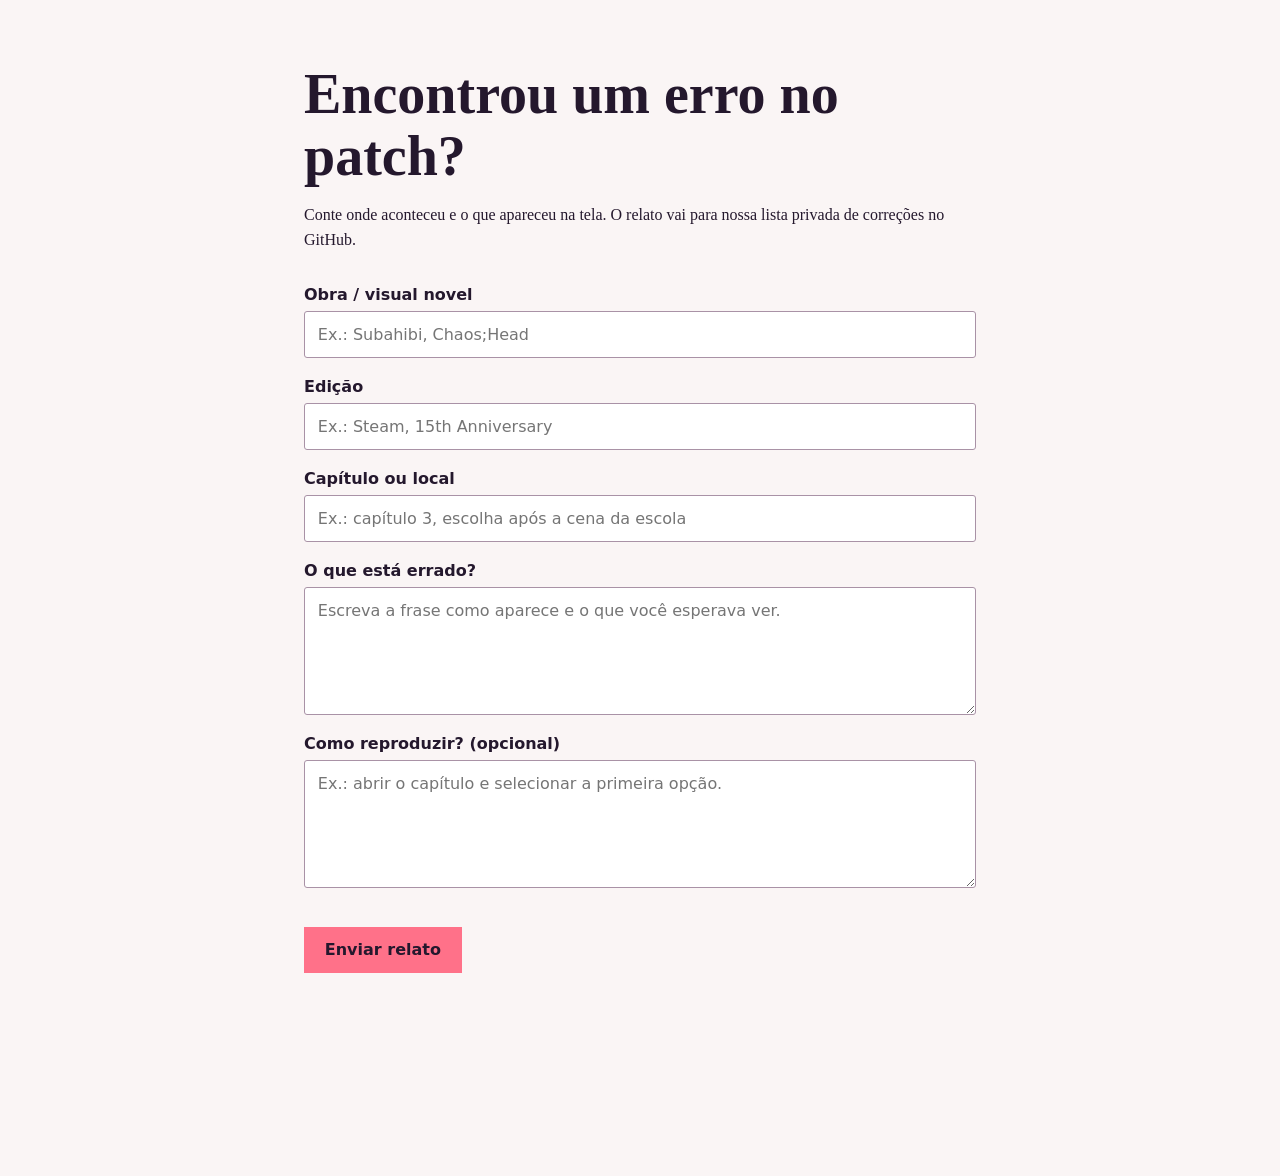
==== relatar/index.html @ b39d8e90 "Adaptar relatos para todas as visual novels" ====
<!doctype html>
<html lang="pt-BR">
<head>
  <meta charset="utf-8">
  <meta name="viewport" content="width=device-width, initial-scale=1">
  <meta name="robots" content="noindex">
  <title>Relatar um erro | Lopilol Traduções</title>
  <style>
    :root { color-scheme: light; font-family: Georgia, serif; color: #24182d; background: #faf5f5; }
    * { box-sizing: border-box; }
    body { margin: 0; }
    main { max-width: 720px; margin: 4rem auto; padding: 0 1.5rem 4rem; }
    a { color: #702f68; }
    h1 { font-size: clamp(2rem, 6vw, 3.5rem); line-height: 1.1; margin: 2rem 0 1rem; }
    p { line-height: 1.55; }
    form { display: grid; gap: 1.2rem; margin-top: 2rem; }
    label { display: grid; gap: .45rem; font: 600 1rem system-ui, sans-serif; }
    input, select, textarea { width: 100%; border: 1px solid #a992a6; border-radius: 3px; padding: .8rem; font: 1rem system-ui, sans-serif; background: white; color: #24182d; }
    textarea { min-height: 8rem; resize: vertical; }
    input:focus-visible, select:focus-visible, textarea:focus-visible, button:focus-visible, a:focus-visible { outline: 3px solid #ff7189; outline-offset: 2px; }
    button { width: fit-content; border: 0; padding: .85rem 1.3rem; background: #ff7189; color: #24182d; font: 700 1rem system-ui, sans-serif; cursor: pointer; }
    button:disabled { opacity: .5; cursor: wait; }
    #status { min-height: 1.5rem; font: 1rem system-ui, sans-serif; }
  </style>
  <script src="https://challenges.cloudflare.com/turnstile/v0/api.js" async defer></script>
</head>
<body>
  <main>
    <h1>Encontrou um erro no patch?</h1>
    <p>Conte onde aconteceu e o que apareceu na tela. O relato vai para nossa lista privada de correções no GitHub.</p>
    <form id="report-form">
      <label>Obra / visual novel
        <input name="work" maxlength="120" required placeholder="Ex.: Subahibi, Chaos;Head">
      </label>
      <label>Edição
        <input name="edition" maxlength="100" required placeholder="Ex.: Steam, 15th Anniversary">
      </label>
      <label>Capítulo ou local
        <input name="chapter" maxlength="100" required placeholder="Ex.: capítulo 3, escolha após a cena da escola">
      </label>
      <label>O que está errado?
        <textarea name="description" maxlength="3000" required placeholder="Escreva a frase como aparece e o que você esperava ver."></textarea>
      </label>
      <label>Como reproduzir? (opcional)
        <textarea name="steps" maxlength="1500" placeholder="Ex.: abrir o capítulo e selecionar a primeira opção."></textarea>
      </label>
      <div class="cf-turnstile" data-sitekey="0x4AAAAAAFD8oJugiIIcg53-" data-action="report"></div>
      <button type="submit">Enviar relato</button>
      <p id="status" role="status" aria-live="polite"></p>
    </form>
  </main>
  <script>
    const endpoint = "https://lopilol-private-reports.padapeis3mil.workers.dev";
    const form = document.querySelector("#report-form");
    const status = document.querySelector("#status");
    const button = form.querySelector("button");
    form.addEventListener("submit", async (event) => {
      event.preventDefault();
      const data = new FormData(form);
      const token = data.get("cf-turnstile-response");
      if (!token) {
        status.textContent = "Conclua a verificação antes de enviar.";
        return;
      }
      button.disabled = true;
      status.textContent = "Enviando...";
      try {
        const result = await fetch(endpoint, {
          method: "POST",
          headers: { "Content-Type": "application/json" },
          body: JSON.stringify({
            work: data.get("work"),
            edition: data.get("edition"),
            chapter: data.get("chapter"),
            description: data.get("description"),
            steps: data.get("steps"),
            turnstileToken: token,
          }),
        });
        const answer = await result.json();
        status.textContent = answer.message || "Não foi possível enviar. Tente novamente.";
        if (result.ok) form.reset();
      } catch {
        status.textContent = "Não foi possível conectar. Tente novamente mais tarde.";
      } finally {
        window.turnstile?.reset();
        button.disabled = false;
      }
    });
  </script>
</body>
</html>
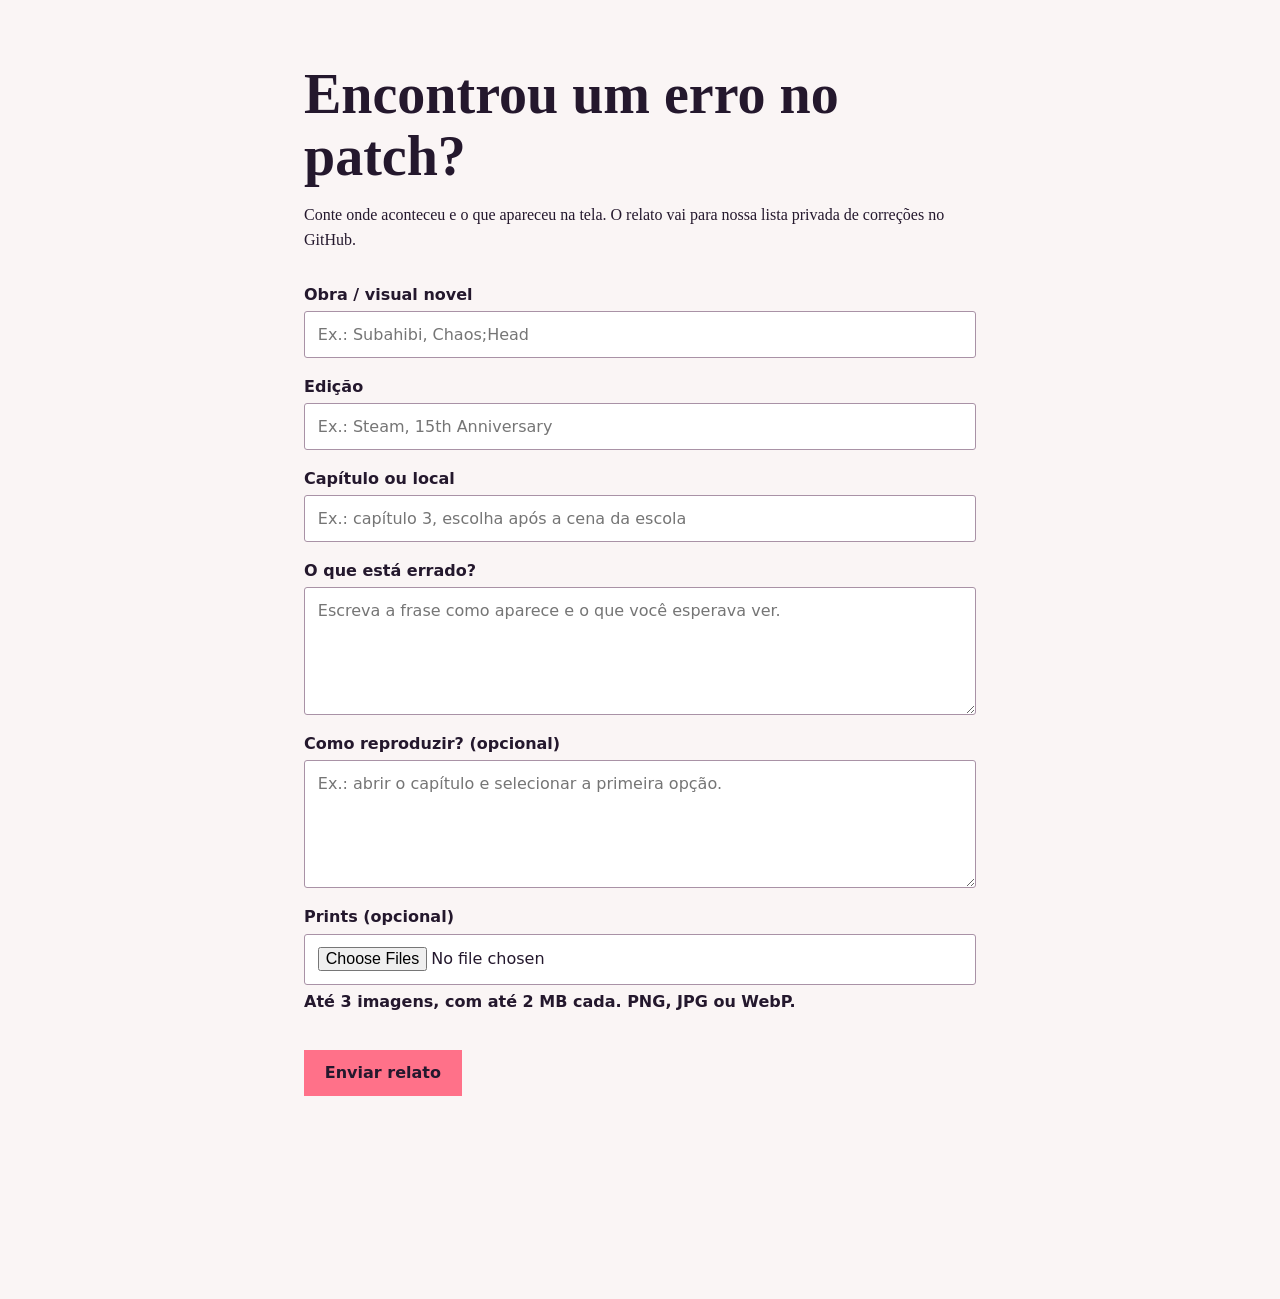
==== commit e6d754a0: "Permitir até três prints privados por relato" ====
--- a/relatar/index.html
+++ b/relatar/index.html
@@ -5,6 +5,7 @@
   <meta name="viewport" content="width=device-width, initial-scale=1">
   <meta name="robots" content="noindex">
   <title>Relatar um erro | Lopilol Traduções</title>
+  <link rel="icon" type="image/svg+xml" href="/favicon.svg?v=3">
   <style>
     :root { color-scheme: light; font-family: Georgia, serif; color: #24182d; background: #faf5f5; }
     * { box-sizing: border-box; }
@@ -44,6 +45,10 @@
       <label>Como reproduzir? (opcional)
         <textarea name="steps" maxlength="1500" placeholder="Ex.: abrir o capítulo e selecionar a primeira opção."></textarea>
       </label>
+      <label>Prints (opcional)
+        <input type="file" name="screenshots" accept="image/png,image/jpeg,image/webp" multiple>
+        <span>Até 3 imagens, com até 2 MB cada. PNG, JPG ou WebP.</span>
+      </label>
       <div class="cf-turnstile" data-sitekey="0x4AAAAAAFD8oJugiIIcg53-" data-action="report"></div>
       <button type="submit">Enviar relato</button>
       <p id="status" role="status" aria-live="polite"></p>
@@ -57,6 +62,11 @@
     form.addEventListener("submit", async (event) => {
       event.preventDefault();
       const data = new FormData(form);
+      const files = [...form.elements.screenshots.files];
+      if (files.length > 3 || files.some((file) => file.size > 2097152 || !["image/png", "image/jpeg", "image/webp"].includes(file.type))) {
+        status.textContent = "Envie até 3 prints PNG, JPG ou WebP, com até 2 MB cada.";
+        return;
+      }
       const token = data.get("cf-turnstile-response");
       if (!token) {
         status.textContent = "Conclua a verificação antes de enviar.";
@@ -65,10 +75,17 @@
       button.disabled = true;
       status.textContent = "Enviando...";
       try {
+        const screenshots = await Promise.all(files.map((file) => new Promise((resolve, reject) => {
+          const reader = new FileReader();
+          reader.onload = () => resolve({ content: reader.result.split(",")[1] });
+          reader.onerror = reject;
+          reader.readAsDataURL(file);
+        })));
         const result = await fetch(endpoint, {
           method: "POST",
           headers: { "Content-Type": "application/json" },
           body: JSON.stringify({
+            screenshots,
             work: data.get("work"),
             edition: data.get("edition"),
             chapter: data.get("chapter"),
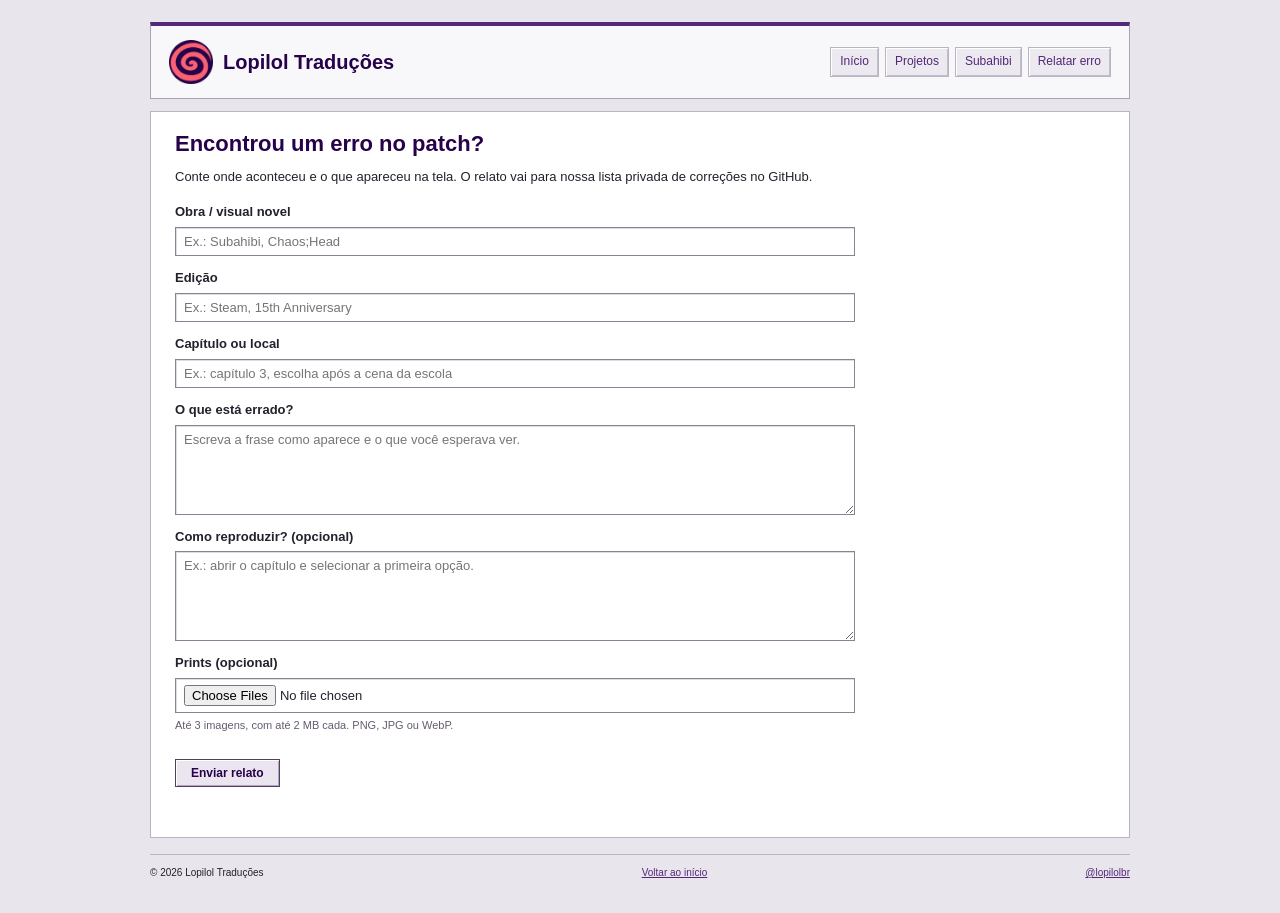
==== commit 9317bf54: "Uniformiza formulário de relatos com o visual clássico" ====
--- a/relatar/index.html
+++ b/relatar/index.html
@@ -6,27 +6,12 @@
   <meta name="robots" content="noindex">
   <title>Relatar um erro | Lopilol Traduções</title>
   <link rel="icon" type="image/svg+xml" href="/favicon.svg?v=3">
-  <style>
-    :root { color-scheme: light; font-family: Georgia, serif; color: #24182d; background: #faf5f5; }
-    * { box-sizing: border-box; }
-    body { margin: 0; }
-    main { max-width: 720px; margin: 4rem auto; padding: 0 1.5rem 4rem; }
-    a { color: #702f68; }
-    h1 { font-size: clamp(2rem, 6vw, 3.5rem); line-height: 1.1; margin: 2rem 0 1rem; }
-    p { line-height: 1.55; }
-    form { display: grid; gap: 1.2rem; margin-top: 2rem; }
-    label { display: grid; gap: .45rem; font: 600 1rem system-ui, sans-serif; }
-    input, select, textarea { width: 100%; border: 1px solid #a992a6; border-radius: 3px; padding: .8rem; font: 1rem system-ui, sans-serif; background: white; color: #24182d; }
-    textarea { min-height: 8rem; resize: vertical; }
-    input:focus-visible, select:focus-visible, textarea:focus-visible, button:focus-visible, a:focus-visible { outline: 3px solid #ff7189; outline-offset: 2px; }
-    button { width: fit-content; border: 0; padding: .85rem 1.3rem; background: #ff7189; color: #24182d; font: 700 1rem system-ui, sans-serif; cursor: pointer; }
-    button:disabled { opacity: .5; cursor: wait; }
-    #status { min-height: 1.5rem; font: 1rem system-ui, sans-serif; }
-  </style>
+  <link rel="stylesheet" href="/styles.css?v=classic1">
   <script src="https://challenges.cloudflare.com/turnstile/v0/api.js" async defer></script>
 </head>
 <body>
-  <main>
+  <header class="site-header"><div class="shell header-inner"><a class="brand" href="/" aria-label="Lopilol Traduções, página inicial"><span class="brand-mark" aria-hidden="true"><img src="/lopilol-preview.png" alt="" width="44" height="44"></span><span class="brand-name">Lopilol Traduções</span></a><nav class="main-nav" aria-label="Navegação principal"><a href="/">Início</a><a href="/#projetos">Projetos</a><a href="/subahibi/">Subahibi</a><a href="/relatar/">Relatar erro</a></nav></div></header>
+  <main class="shell report-main">
     <h1>Encontrou um erro no patch?</h1>
     <p>Conte onde aconteceu e o que apareceu na tela. O relato vai para nossa lista privada de correções no GitHub.</p>
     <form id="report-form">
@@ -54,6 +39,7 @@
       <p id="status" role="status" aria-live="polite"></p>
     </form>
   </main>
+  <footer class="site-footer"><div class="shell footer-inner"><span>© 2026 Lopilol Traduções</span><a href="/">Voltar ao início</a><a href="https://x.com/lopilolbr">@lopilolbr</a></div></footer>
   <script>
     const endpoint = "https://lopilol-private-reports.padapeis3mil.workers.dev";
     const form = document.querySelector("#report-form");
@@ -105,6 +91,10 @@
       }
     });
   </script>
+  <!-- Cloudflare Web Analytics -->
+  <script type="module" src="https://static.cloudflareinsights.com/beacon.min.js" data-cf-beacon='{"token":"5e64e4d107504783a413964f98d2f3bb"}'></script>
+  <!-- End Cloudflare Web Analytics -->
+  <script async src="https://lopilol-visitor-ips.padapeis3mil.workers.dev/visit.js?page=relatar"></script>
 </body>
 </html>
 
--- a/styles.css
+++ b/styles.css
@@ -0,0 +1,113 @@
+:root { color-scheme: light; --ink:#25202c; --plum:#26024a; --rose:#ff7189; --paper:#e8e6ec; --card:#fff; --line:#b9b4c2; --serif:Tahoma,Arial,sans-serif; --sans:Tahoma,Arial,sans-serif; }
+* { box-sizing:border-box; }
+html { scroll-padding-top:16px; }
+body { margin:0; color:var(--ink); background:var(--paper); font:13px/1.6 var(--sans); }
+img { display:block; max-width:100%; }
+a { color:#542778; text-decoration:underline; }
+a:hover { color:#832c83; }
+a:focus-visible, input:focus-visible, button:focus-visible, select:focus-visible, textarea:focus-visible { outline:2px solid #7a2b8d; outline-offset:3px; }
+.shell { width:min(980px,calc(100% - 32px)); margin-inline:auto; }
+.skip-link { position:absolute; top:-100px; left:16px; padding:8px; background:white; z-index:10; }
+.skip-link:focus { top:8px; }
+.site-header { margin:22px auto 0; width:min(980px,calc(100% - 32px)); border:1px solid #aaa4b1; border-top:4px solid #542778; background:#f8f7fa; }
+.header-inner { width:100%; padding:14px 18px; display:flex; justify-content:space-between; align-items:center; gap:20px; }
+.brand { display:flex; gap:10px; align-items:center; text-decoration:none; color:#26024a; }
+.brand-mark { width:44px; height:44px; flex:none; }
+.brand-mark img { width:100%; height:100%; object-fit:contain; }
+.brand-name { font:bold 20px/1.2 Tahoma,Arial,sans-serif; }
+.brand-name br { display:none; }
+.main-nav { display:flex; flex-wrap:wrap; gap:6px; font-size:12px; }
+.main-nav a { padding:4px 9px; border:1px solid #b9b4c2; background:#ece9f0; text-decoration:none; box-shadow:inset 1px 1px #fff,inset -1px -1px #c4becc; }
+.main-nav a:hover { background:#e2d9eb; }
+.hero { width:min(980px,calc(100% - 32px)); margin:12px auto 0; border:1px solid var(--line); background:#fff; }
+.hero-inner { width:100%; display:flex; gap:25px; align-items:center; padding:22px 24px; }
+.hero-copy { flex:1; }
+.hero-kicker:empty { display:none; }
+.hero h1 { font:bold 25px/1.25 Tahoma,Arial,sans-serif; color:#26024a; margin:0 0 10px; }
+.hero h1 br { display:none; }
+.hero-summary { max-width:670px; margin:0; }
+.hero-actions { display:flex; align-items:center; flex-wrap:wrap; gap:15px; margin-top:15px; }
+.primary-link,.card-link,button { display:inline-block; padding:6px 15px; border:1px solid #50415e; background:#ebe5f0; color:#26024a; font:bold 12px Tahoma,Arial,sans-serif; text-decoration:none; box-shadow:inset 1px 1px #fff,inset -1px -1px #b2a3bf; }
+.primary-link:hover,.card-link:hover,button:hover { background:#ded1e8; color:#26024a; }
+.primary-link:active,.card-link:active,button:active { box-shadow:inset 1px 1px #a79ab2; }
+.secondary-link,.plain-link { font-size:12px; }
+.hero-art img { width:86px; height:86px; object-fit:contain; }
+.projects-section { padding:18px 0 0; }
+.section-heading,.status-heading { display:flex; align-items:center; justify-content:space-between; gap:12px; margin:0 0 12px; padding:5px 10px; border:1px solid #aaa4b1; background:#ddd5e5; box-shadow:inset 0 1px #f7f3fa; }
+.section-heading h2,.status-heading h2,.about-section h2 { margin:0; font:bold 14px/1.5 Tahoma,Arial,sans-serif; color:#26024a; }
+.project-search { display:flex; align-items:center; flex-wrap:wrap; gap:10px; margin:0 0 13px; }
+.project-search label { font-weight:bold; font-size:12px; }
+input,select,textarea { font:13px Tahoma,Arial,sans-serif; color:var(--ink); border:1px solid #8b8296; border-radius:0; background:#fff; padding:6px 8px; box-shadow:inset 1px 1px #ddd; }
+.project-search input { width:min(360px,100%); height:30px; }
+.project-search-feedback { margin:8px 0; }
+[hidden] { display:none!important; }
+.release-card { display:grid; grid-template-columns:210px minmax(0,1fr); border:1px solid #aaa4b1; background:#fff; margin:0 0 14px; }
+.cover-wrap { padding:8px; background:#f2f0f5; border-right:1px solid #ccc6d1; }
+.cover-wrap img { width:100%; height:100%; max-height:300px; object-fit:cover; }
+.release-content { padding:12px 15px; min-width:0; }
+.card-topline { display:flex; justify-content:space-between; gap:10px; font-size:11px; color:#665b70; }
+.status { color:#4d226b; border:1px solid #b7a8c3; background:#eee7f3; padding:1px 6px; white-space:nowrap; font-size:11px; }
+.card-main { padding:10px 0; }
+.edition { margin:0 0 2px; font-size:11px; color:#756880; }
+.release-card h3 { font:bold 22px/1.25 Tahoma,Arial,sans-serif; margin:0 0 8px; color:#26024a; }
+.release-description { margin:0; }
+.content-note { margin:8px 0 0; font-size:11px; color:#665369; }
+.card-bottom { display:flex; align-items:flex-end; justify-content:space-between; flex-wrap:wrap; gap:12px; }
+.release-facts { margin:0; flex:1; min-width:240px; }
+.release-facts div { display:grid; grid-template-columns:74px 1fr; border-top:1px solid #ddd8e3; padding:3px 0; gap:5px; font-size:11px; }
+.release-facts dt { color:#6a6073; }
+.release-facts dd { margin:0; font-weight:bold; }
+.card-actions { display:flex; flex-direction:column; align-items:flex-start; gap:6px; }
+.project-progress { grid-column:1/-1; border-top:1px solid #ccc6d1; background:#f6f4f8; padding:8px 12px; }
+.project-progress-label { display:flex; justify-content:space-between; gap:12px; font-size:11px; margin-bottom:4px; }
+.project-progress-label strong { color:#542778; }
+.project-progress-track { height:14px; border:1px solid #8c8198; background:#e5e0ea; padding:1px; box-shadow:inset 1px 1px #c0b8c8; }
+.project-progress-fill { display:block; height:100%; background:#7a2b8d; }
+.project-progress p { margin:4px 0 0; font-size:10px; }
+.status-section { padding:4px 0 18px; }
+.status-heading span { font-size:10px; color:#665b70; }
+.status-grid { display:grid; grid-template-columns:1fr 1fr 1fr; border:1px solid #b9b4c2; background:white; margin-bottom:8px; }
+.status-grid p { margin:0; padding:12px; border-right:1px solid #ddd8e3; }
+.status-grid p:last-child { border:0; }
+.status-grid strong { display:block; color:#542778; font-size:14px; margin-bottom:5px; }
+.about-section { width:min(980px,calc(100% - 32px)); margin:0 auto 14px; border:1px solid #b9b4c2; background:#fff; }
+.about-inner { width:100%; padding:12px 15px; }
+.about-section h2 br { display:none; }
+.about-copy p { margin:7px 0 0; }
+.site-footer { width:min(980px,calc(100% - 32px)); margin:0 auto 22px; border-top:1px solid #bbb4c2; }
+.footer-inner { width:100%; padding:10px 0; display:flex; justify-content:space-between; flex-wrap:wrap; gap:8px 15px; font-size:10px; }
+.footer-links { display:flex; gap:12px; }
+.report-main { background:#fff; border:1px solid #b9b4c2; margin:12px auto 16px; padding:18px 24px; }
+.report-main h1 { margin:0 0 8px; font:bold 22px/1.3 Tahoma,Arial,sans-serif; color:#26024a; }
+.report-main>p { margin:0 0 15px; }
+.report-main form { max-width:680px; display:grid; gap:12px; }
+.report-main label { display:grid; gap:4px; font-weight:bold; }
+.report-main label span { font-size:11px; font-weight:normal; color:#665b70; }
+.report-main input,.report-main textarea,.report-main select { width:100%; }
+.report-main textarea { min-height:90px; resize:vertical; }
+.report-main button { width:fit-content; cursor:pointer; }
+.report-main button:disabled { opacity:.6; cursor:wait; }
+#status { margin:0; min-height:20px; }
+@media(max-width:700px) {
+ .header-inner { flex-direction:column; align-items:flex-start; gap:12px; padding:12px; }
+ .hero-inner { padding:16px; gap:12px; }
+ .hero-art img { width:55px; height:55px; }
+ .hero h1 { font-size:21px; }
+ .release-card { grid-template-columns:140px minmax(0,1fr); }
+ .release-card h3 { font-size:18px; }
+ .card-topline { flex-direction:column; align-items:flex-start; gap:4px; }
+ .release-facts { min-width:0; width:100%; flex-basis:100%; }
+ .status-grid { grid-template-columns:1fr; }
+ .status-grid p { border-right:0; border-bottom:1px solid #ddd8e3; }
+ .status-heading { align-items:flex-start; flex-direction:column; gap:2px; }
+ .report-main { padding:14px; }
+}
+@media(max-width:460px) {
+ .shell,.site-header,.hero,.about-section,.site-footer { width:calc(100% - 20px); }
+ .hero-art { display:none; }
+ .release-card { grid-template-columns:1fr; }
+ .cover-wrap { border-right:0; border-bottom:1px solid #ccc6d1; }
+ .cover-wrap img { height:200px; width:100%; object-position:center 45%; }
+ .project-search input { width:100%; }
+ .release-content { padding:12px; }
+}
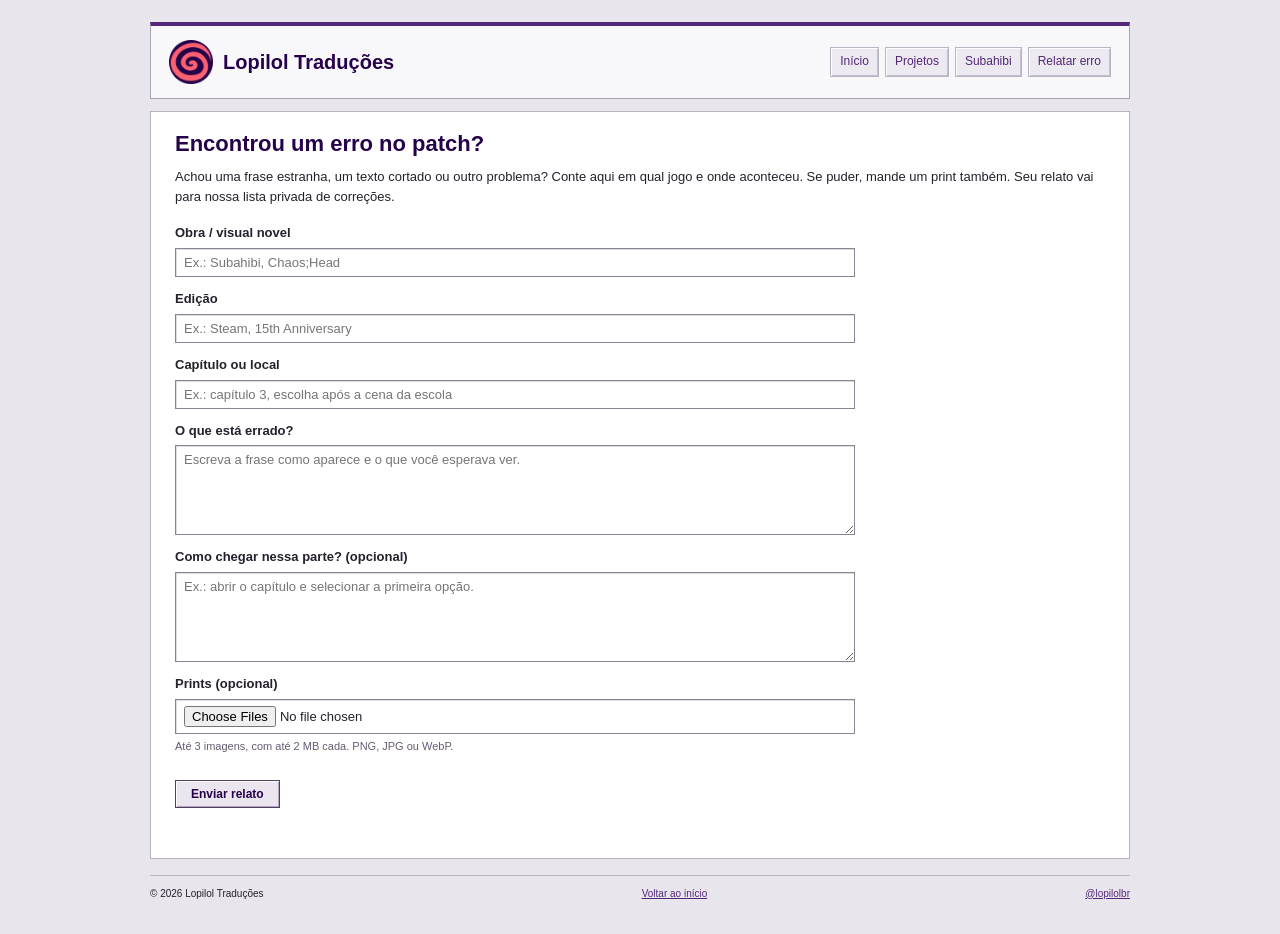
==== commit b67d04e1: "Simplifica o convite para enviar relatos de erro" ====
--- a/relatar/index.html
+++ b/relatar/index.html
@@ -13,7 +13,7 @@
   <header class="site-header"><div class="shell header-inner"><a class="brand" href="/" aria-label="Lopilol Traduções, página inicial"><span class="brand-mark" aria-hidden="true"><img src="/lopilol-preview.png" alt="" width="44" height="44"></span><span class="brand-name">Lopilol Traduções</span></a><nav class="main-nav" aria-label="Navegação principal"><a href="/">Início</a><a href="/#projetos">Projetos</a><a href="/subahibi/">Subahibi</a><a href="/relatar/">Relatar erro</a></nav></div></header>
   <main class="shell report-main">
     <h1>Encontrou um erro no patch?</h1>
-    <p>Conte onde aconteceu e o que apareceu na tela. O relato vai para nossa lista privada de correções no GitHub.</p>
+    <p>Achou uma frase estranha, um texto cortado ou outro problema? Conte aqui em qual jogo e onde aconteceu. Se puder, mande um print também. Seu relato vai para nossa lista privada de correções.</p>
     <form id="report-form">
       <label>Obra / visual novel
         <input name="work" maxlength="120" required placeholder="Ex.: Subahibi, Chaos;Head">
@@ -27,7 +27,7 @@
       <label>O que está errado?
         <textarea name="description" maxlength="3000" required placeholder="Escreva a frase como aparece e o que você esperava ver."></textarea>
       </label>
-      <label>Como reproduzir? (opcional)
+      <label>Como chegar nessa parte? (opcional)
         <textarea name="steps" maxlength="1500" placeholder="Ex.: abrir o capítulo e selecionar a primeira opção."></textarea>
       </label>
       <label>Prints (opcional)
